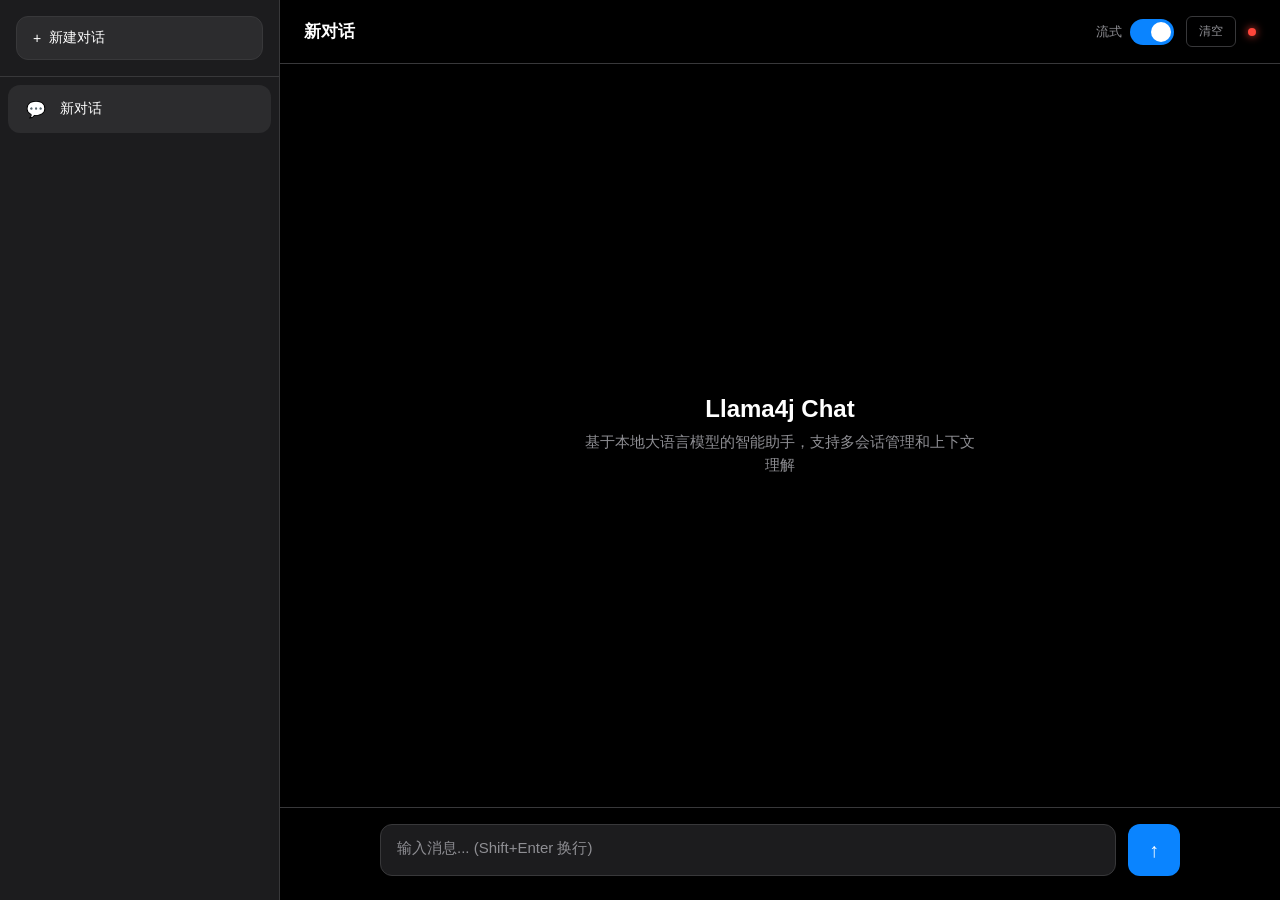
==== llama4j-samples/src/main/resources/static/index.html @ 91cb18db "update" ====
<!DOCTYPE html>
<html lang="zh-CN">
<head>
  <meta charset="UTF-8">
  <meta name="viewport" content="width=device-width, initial-scale=1.0">
  <title>Llama4j Chat</title>
  <style>
    :root {
      --bg-primary: #000000;
      --bg-secondary: #1c1c1e;
      --bg-tertiary: #2c2c2e;
      --bg-hover: #2a2a2c;
      --text-primary: #ffffff;
      --text-secondary: #8e8e93;
      --text-tertiary: #636366;
      --accent: #0a84ff;
      --accent-hover: #409cff;
      --border: #38383a;
      --radius: 12px;
      --radius-lg: 18px;
    }

    * {
      margin: 0;
      padding: 0;
      box-sizing: border-box;
    }

    body {
      font-family: -apple-system, BlinkMacSystemFont, 'SF Pro Text', 'Helvetica Neue', sans-serif;
      background: var(--bg-primary);
      color: var(--text-primary);
      height: 100vh;
      display: flex;
      overflow: hidden;
    }

    /* Sidebar */
    .sidebar {
      width: 280px;
      background: var(--bg-secondary);
      border-right: 1px solid var(--border);
      display: flex;
      flex-direction: column;
      flex-shrink: 0;
    }

    .sidebar-header {
      padding: 16px;
      border-bottom: 1px solid var(--border);
    }

    .new-chat-btn {
      width: 100%;
      background: var(--bg-tertiary);
      border: 1px solid var(--border);
      border-radius: var(--radius);
      color: var(--text-primary);
      padding: 12px 16px;
      font-size: 14px;
      font-weight: 500;
      cursor: pointer;
      display: flex;
      align-items: center;
      gap: 8px;
      transition: background 0.2s;
    }

    .new-chat-btn:hover {
      background: var(--bg-hover);
    }

    .chat-list {
      flex: 1;
      overflow-y: auto;
      padding: 8px;
    }

    .chat-item {
      padding: 12px 16px;
      border-radius: var(--radius);
      cursor: pointer;
      display: flex;
      align-items: center;
      gap: 12px;
      margin-bottom: 4px;
      transition: background 0.2s;
    }

    .chat-item:hover {
      background: var(--bg-hover);
    }

    .chat-item.active {
      background: var(--bg-tertiary);
    }

    .chat-item-icon {
      font-size: 16px;
      width: 24px;
      text-align: center;
      flex-shrink: 0;
    }

    .chat-item-title {
      font-size: 14px;
      flex: 1;
      overflow: hidden;
      text-overflow: ellipsis;
      white-space: nowrap;
    }

    .chat-item-delete {
      opacity: 0;
      background: none;
      border: none;
      color: var(--text-tertiary);
      cursor: pointer;
      font-size: 14px;
      padding: 4px;
      transition: opacity 0.2s;
    }

    .chat-item:hover .chat-item-delete {
      opacity: 1;
    }

    .chat-item-delete:hover {
      color: #ff453a;
    }

    /* Main Content */
    .main {
      flex: 1;
      display: flex;
      flex-direction: column;
      min-width: 0;
    }

    /* Header */
    .header {
      padding: 16px 24px;
      border-bottom: 1px solid var(--border);
      display: flex;
      align-items: center;
      justify-content: space-between;
    }

    .header-title {
      font-size: 17px;
      font-weight: 600;
    }

    .header-actions {
      display: flex;
      align-items: center;
      gap: 12px;
    }

    .clear-btn {
      background: none;
      border: 1px solid var(--border);
      color: var(--text-secondary);
      padding: 6px 12px;
      border-radius: 6px;
      font-size: 12px;
      cursor: pointer;
      transition: all 0.2s;
    }

    .clear-btn:hover {
      border-color: var(--text-secondary);
      color: var(--text-primary);
    }

    .status-dot {
      width: 8px;
      height: 8px;
      border-radius: 50%;
      background: #30d158;
      box-shadow: 0 0 8px #30d158;
    }

    .status-dot.offline {
      background: #ff453a;
      box-shadow: 0 0 8px #ff453a;
    }

    /* Stream Toggle */
    .stream-toggle {
      display: flex;
      align-items: center;
      gap: 8px;
    }

    .toggle-switch {
      position: relative;
      width: 44px;
      height: 26px;
      background: var(--bg-tertiary);
      border-radius: 13px;
      cursor: pointer;
      transition: background 0.3s;
    }

    .toggle-switch.active {
      background: var(--accent);
    }

    .toggle-switch::after {
      content: '';
      position: absolute;
      top: 3px;
      left: 3px;
      width: 20px;
      height: 20px;
      background: white;
      border-radius: 50%;
      transition: transform 0.3s;
    }

    .toggle-switch.active::after {
      transform: translateX(18px);
    }

    .stream-label {
      font-size: 13px;
      color: var(--text-secondary);
    }

    .stream-label.active {
      color: var(--accent);
    }

    /* Chat Area */
    .chat-area {
      flex: 1;
      overflow-y: auto;
      padding: 20px 24px;
      display: flex;
      flex-direction: column;
      gap: 24px;
    }

    .message {
      display: flex;
      gap: 16px;
      max-width: 800px;
      width: 100%;
      margin: 0 auto;
      animation: fadeIn 0.3s ease;
    }

    @keyframes fadeIn {
      from { opacity: 0; transform: translateY(8px); }
      to { opacity: 1; transform: translateY(0); }
    }

    .message.user {
      flex-direction: row-reverse;
    }

    .message-avatar {
      width: 36px;
      height: 36px;
      border-radius: 50%;
      display: flex;
      align-items: center;
      justify-content: center;
      font-size: 16px;
      font-weight: 500;
      flex-shrink: 0;
    }

    .message.assistant .message-avatar {
      background: var(--accent);
      color: white;
    }

    .message.user .message-avatar {
      background: var(--bg-tertiary);
      color: var(--text-secondary);
    }

    .message-content {
      padding-top: 4px;
      font-size: 15px;
      line-height: 1.6;
      white-space: pre-wrap;
      word-break: break-word;
    }

    .message.user .message-content {
      text-align: right;
    }

    /* Cursor */
    .cursor {
      display: inline-block;
      width: 2px;
      height: 1em;
      background: var(--accent);
      margin-left: 2px;
      animation: blink 1s infinite;
      vertical-align: text-bottom;
    }

    @keyframes blink {
      0%, 50% { opacity: 1; }
      51%, 100% { opacity: 0; }
    }

    /* Input Area */
    .input-area {
      padding: 16px 24px 24px;
      border-top: 1px solid var(--border);
    }

    .input-wrapper {
      max-width: 800px;
      margin: 0 auto;
      display: flex;
      gap: 12px;
      align-items: flex-end;
    }

    .input-box {
      flex: 1;
      background: var(--bg-secondary);
      border: 1px solid var(--border);
      border-radius: var(--radius);
      padding: 14px 16px;
      font-size: 15px;
      color: var(--text-primary);
      resize: none;
      outline: none;
      min-height: 52px;
      max-height: 200px;
      font-family: inherit;
      transition: border-color 0.2s;
    }

    .input-box:focus {
      border-color: var(--accent);
    }

    .input-box::placeholder {
      color: var(--text-secondary);
    }

    .send-btn {
      width: 52px;
      height: 52px;
      background: var(--accent);
      border: none;
      border-radius: var(--radius);
      color: white;
      font-size: 20px;
      cursor: pointer;
      display: flex;
      align-items: center;
      justify-content: center;
      transition: background 0.2s, transform 0.1s;
      flex-shrink: 0;
    }

    .send-btn:hover {
      background: var(--accent-hover);
    }

    .send-btn:active {
      transform: scale(0.95);
    }

    .send-btn:disabled {
      background: var(--bg-tertiary);
      cursor: not-allowed;
    }

    /* Empty State */
    .empty-state {
      flex: 1;
      display: flex;
      flex-direction: column;
      align-items: center;
      justify-content: center;
      padding: 40px;
      text-align: center;
    }

    .empty-state-title {
      font-size: 24px;
      font-weight: 600;
      margin-bottom: 8px;
    }

    .empty-state-subtitle {
      font-size: 15px;
      color: var(--text-secondary);
      max-width: 400px;
      line-height: 1.5;
    }

    /* Scrollbar */
    ::-webkit-scrollbar {
      width: 8px;
    }

    ::-webkit-scrollbar-track {
      background: transparent;
    }

    ::-webkit-scrollbar-thumb {
      background: var(--bg-tertiary);
      border-radius: 4px;
    }

    ::-webkit-scrollbar-thumb:hover {
      background: var(--border);
    }
  </style>
</head>
<body>
  <div class="sidebar">
    <div class="sidebar-header">
      <button class="new-chat-btn" onclick="createNewChat()">
        <span>+</span> 新建对话
      </button>
    </div>
    <div class="chat-list" id="chatList"></div>
  </div>

  <div class="main">
    <header class="header">
      <span class="header-title" id="currentChatTitle">新对话</span>
      <div class="header-actions">
        <div class="stream-toggle">
          <span class="stream-label" id="streamLabel">流式</span>
          <div class="toggle-switch active" id="streamToggle" onclick="toggleStream()"></div>
        </div>
        <button class="clear-btn" onclick="clearCurrentChat()">清空</button>
        <div class="status-dot" id="statusDot"></div>
      </div>
    </header>

    <div class="chat-area" id="chatArea">
      <div class="empty-state">
        <div class="empty-state-title">Llama4j Chat</div>
        <div class="empty-state-subtitle">基于本地大语言模型的智能助手，支持多会话管理和上下文理解</div>
      </div>
    </div>

    <div class="input-area">
      <div class="input-wrapper">
        <textarea
          class="input-box"
          id="messageInput"
          placeholder="输入消息... (Shift+Enter 换行)"
          rows="1"
          onkeydown="handleKeyDown(event)"
          oninput="autoResize(this)"
        ></textarea>
        <button class="send-btn" id="sendBtn" onclick="sendMessage()">↑</button>
      </div>
    </div>
  </div>

  <script>
    // State
    let chats = [];
    let currentChatId = null;
    let isStreamMode = true;

    function toggleStream() {
      isStreamMode = !isStreamMode;
      document.getElementById('streamToggle').classList.toggle('active', isStreamMode);
      document.getElementById('streamLabel').classList.toggle('active', isStreamMode);
    }

    // Load chats from localStorage
    function loadChats() {
      const saved = localStorage.getItem('llama4j-chats');
      if (saved) {
        try {
          chats = JSON.parse(saved);
        } catch {
          chats = [];
        }
      }
      if (chats.length === 0) {
        createNewChat();
      } else {
        renderChatList();
        if (currentChatId) {
          loadChat(currentChatId);
        } else {
          selectChat(chats[0].id);
        }
      }
    }

    function saveChats() {
      localStorage.setItem('llama4j-chats', JSON.stringify(chats));
    }

    function createNewChat() {
      const chat = {
        id: Date.now().toString(),
        title: '新对话',
        messages: [],
        createdAt: Date.now()
      };
      chats.unshift(chat);
      saveChats();
      renderChatList();
      selectChat(chat.id);
    }

    function selectChat(id) {
      currentChatId = id;
      loadChat(id);
      renderChatList();
    }

    function loadChat(id) {
      const chat = chats.find(c => c.id === id);
      if (!chat) return;

      document.getElementById('currentChatTitle').textContent = chat.title || '新对话';
      renderMessages(chat.messages);
    }

    function deleteChat(id, event) {
      event.stopPropagation();
      chats = chats.filter(c => c.id !== id);
      saveChats();
      renderChatList();

      if (currentChatId === id) {
        if (chats.length > 0) {
          selectChat(chats[0].id);
        } else {
          createNewChat();
        }
      }
    }

    function clearCurrentChat() {
      const chat = chats.find(c => c.id === currentChatId);
      if (!chat) return;

      chat.messages = [];
      saveChats();
      renderMessages([]);
    }

    function renderChatList() {
      const list = document.getElementById('chatList');
      list.innerHTML = chats.map(chat => `
        <div class="chat-item ${chat.id === currentChatId ? 'active' : ''}" onclick="selectChat('${chat.id}')">
          <span class="chat-item-icon">💬</span>
          <span class="chat-item-title">${escapeHtml(chat.title || '新对话')}</span>
          <button class="chat-item-delete" onclick="deleteChat('${chat.id}', event)">×</button>
        </div>
      `).join('');
    }

    function renderMessages(messages) {
      const chatArea = document.getElementById('chatArea');

      if (messages.length === 0) {
        chatArea.innerHTML = `
          <div class="empty-state">
            <div class="empty-state-title">Llama4j Chat</div>
            <div class="empty-state-subtitle">基于本地大语言模型的智能助手，支持多会话管理和上下文理解</div>
          </div>
        `;
        return;
      }

      chatArea.innerHTML = messages.map(msg => `
        <div class="message ${msg.role}">
          <div class="message-avatar">${msg.role === 'user' ? 'U' : 'AI'}</div>
          <div class="message-content">${escapeHtml(msg.content)}</div>
        </div>
      `).join('');

      chatArea.scrollTop = chatArea.scrollHeight;
    }

    function escapeHtml(text) {
      const div = document.createElement('div');
      div.textContent = text;
      return div.innerHTML;
    }

    function getCurrentChat() {
      return chats.find(c => c.id === currentChatId);
    }

    function autoResize(el) {
      el.style.height = 'auto';
      el.style.height = Math.min(el.scrollHeight, 200) + 'px';
    }

    function handleKeyDown(e) {
      if (e.key === 'Enter' && !e.shiftKey) {
        e.preventDefault();
        sendMessage();
      }
    }

    async function sendMessage() {
      const message = messageInput.value.trim();
      if (!message) return;

      const chat = getCurrentChat();
      if (!chat) return;

      chat.messages.push({ role: 'user', content: message });

      if (chat.messages.length === 1) {
        chat.title = message.slice(0, 30) + (message.length > 30 ? '...' : '');
        document.getElementById('currentChatTitle').textContent = chat.title;
      }

      messageInput.value = '';
      messageInput.style.height = 'auto';

      renderMessages(chat.messages);
      saveChats();
      renderChatList();

      sendBtn.disabled = true;

      if (isStreamMode) {
        await streamResponse(chat);
      } else {
        await blockingResponse(chat);
      }

      sendBtn.disabled = false;
      messageInput.focus();
    }

    async function streamResponse(chat) {
      const chatArea = document.getElementById('chatArea');

      const msgEl = document.createElement('div');
      msgEl.className = 'message assistant';
      msgEl.innerHTML = `
        <div class="message-avatar">AI</div>
        <div class="message-content"></div>
      `;
      chatArea.appendChild(msgEl);

      const contentEl = msgEl.querySelector('.message-content');
      const cursor = document.createElement('span');
      cursor.className = 'cursor';
      contentEl.appendChild(cursor);

      chatArea.scrollTop = chatArea.scrollHeight;

      try {
        const openaiMessages = chat.messages.map(m => ({ role: m.role, content: m.content }));

        const response = await fetch('/v1/chat/completions', {
          method: 'POST',
          headers: {
            'Content-Type': 'application/json',
            'Accept': 'text/event-stream'
          },
          body: JSON.stringify({
            model: 'default',
            messages: openaiMessages,
            stream: true
          })
        });

        if (!response.ok) {
          const error = await response.text();
          cursor.remove();
          contentEl.textContent = `错误: ${error}`;
          chat.messages.push({ role: 'assistant', content: `错误: ${error}` });
          return;
        }

        const reader = response.body.getReader();
        const decoder = new TextDecoder();
        let fullContent = '';
        let buffer = '';

        while (true) {
          const { done, value } = await reader.read();
          if (done) break;

          buffer += decoder.decode(value, { stream: true });
          const lines = buffer.split('\n');
          buffer = lines.pop();

          for (const line of lines) {
            if (!line.startsWith('data:')) continue;
            const data = line.slice(5).trim();
            if (data === '[DONE]') continue;
            if (data === '') continue;
            try {
              const json = JSON.parse(data);
              const content = json.choices?.[0]?.delta?.content;
              if (content) {
                fullContent += content;
                contentEl.textContent = fullContent;
                contentEl.appendChild(cursor);
                chatArea.scrollTop = chatArea.scrollHeight;
              }
            } catch (e) { console.error('Parse error:', e, data); }
          }
        }

        cursor.remove();
        if (fullContent) {
          contentEl.textContent = fullContent;
          chat.messages.push({ role: 'assistant', content: fullContent });
        }
        saveChats();

      } catch (err) {
        cursor.remove();
        contentEl.textContent = `网络错误: ${err.message}`;
        chat.messages.push({ role: 'assistant', content: `网络错误: ${err.message}` });
      }
    }

    async function blockingResponse(chat) {
      const chatArea = document.getElementById('chatArea');

      const loadingEl = document.createElement('div');
      loadingEl.className = 'message assistant';
      loadingEl.innerHTML = `
        <div class="message-avatar">AI</div>
        <div class="message-content" style="color: var(--text-secondary)">思考中...</div>
      `;
      chatArea.appendChild(loadingEl);
      chatArea.scrollTop = chatArea.scrollHeight;

      try {
        const openaiMessages = chat.messages.map(m => ({ role: m.role, content: m.content }));

        const response = await fetch('/v1/chat/completions', {
          method: 'POST',
          headers: {
            'Content-Type': 'application/json',
            'Accept': 'application/json'
          },
          body: JSON.stringify({
            model: 'default',
            messages: openaiMessages,
            stream: false
          })
        });

        loadingEl.remove();

        if (!response.ok) {
          const error = await response.text();
          chat.messages.push({ role: 'assistant', content: `错误: ${error}` });
        } else {
          const json = await response.json();
          const content = json.choices?.[0]?.message?.content || '';
          chat.messages.push({ role: 'assistant', content: content });
        }

        saveChats();
        renderMessages(chat.messages);

      } catch (err) {
        loadingEl.remove();
        chat.messages.push({ role: 'assistant', content: `网络错误: ${err.message}` });
        saveChats();
        renderMessages(chat.messages);
      }
    }

    async function checkHealth() {
      try {
        const res = await fetch('/actuator/health');
        document.getElementById('statusDot').classList.toggle('offline', !res.ok);
      } catch {
        document.getElementById('statusDot').classList.add('offline');
      }
    }

    loadChats();
    checkHealth();
    setInterval(checkHealth, 30000);
  </script>
</body>
</html>
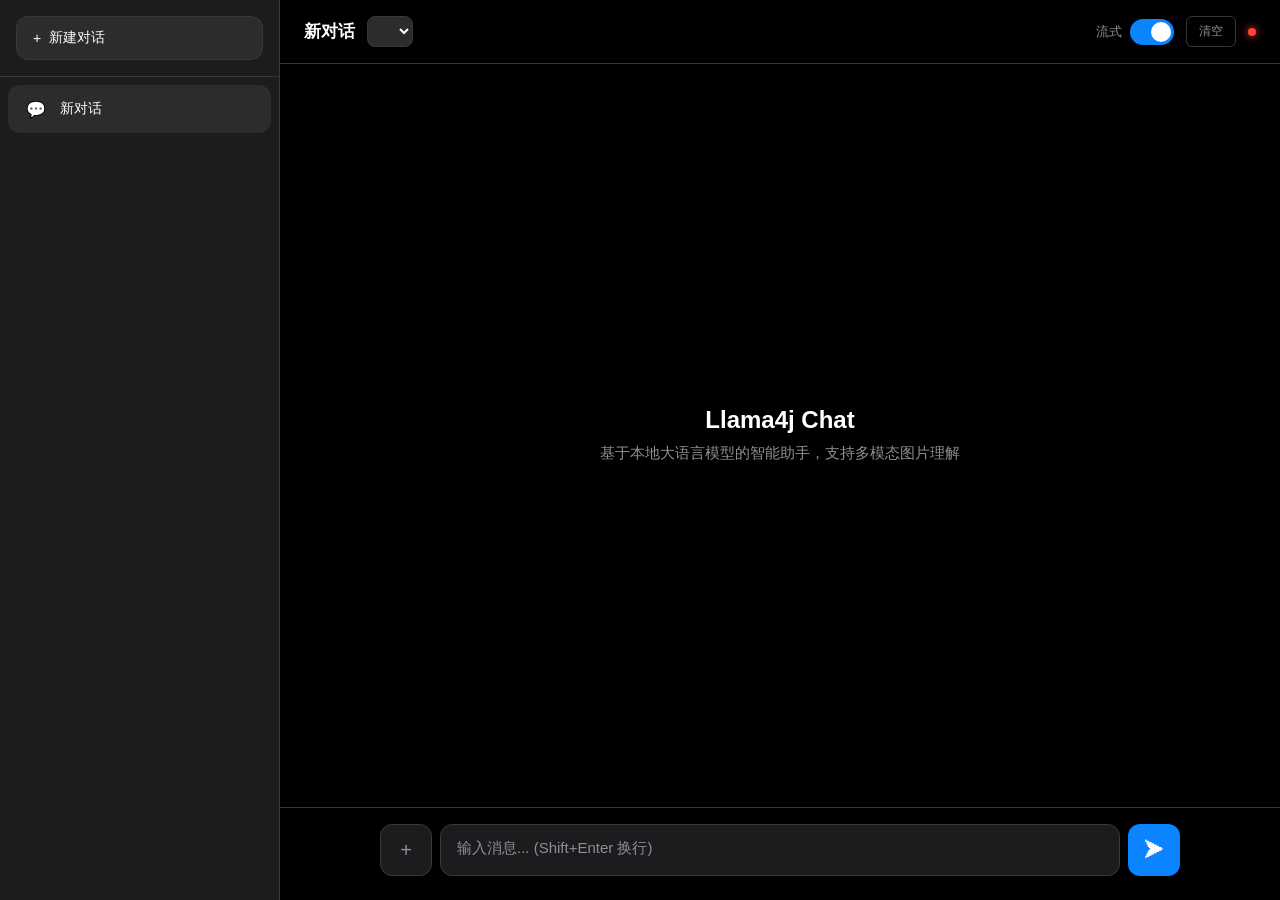
==== commit 281f41a6: "Add VLM multimodal support, security hardening, and critical bug fixes Multimodal/VLM Support: - Add" ====
--- a/llama4j-samples/src/main/resources/static/index.html
+++ b/llama4j-samples/src/main/resources/static/index.html
@@ -18,6 +18,7 @@
       --border: #38383a;
       --radius: 12px;
       --radius-lg: 18px;
+      --danger: #ff453a;
     }
 
     * {
@@ -126,7 +127,7 @@
     }
 
     .chat-item-delete:hover {
-      color: #ff453a;
+      color: var(--danger);
     }
 
     /* Main Content */
@@ -144,6 +145,12 @@
       display: flex;
       align-items: center;
       justify-content: space-between;
+    }
+
+    .header-left {
+      display: flex;
+      align-items: center;
+      gap: 12px;
     }
 
     .header-title {
@@ -182,8 +189,24 @@
     }
 
     .status-dot.offline {
-      background: #ff453a;
-      box-shadow: 0 0 8px #ff453a;
+      background: var(--danger);
+      box-shadow: 0 0 8px var(--danger);
+    }
+
+    /* Model Selector */
+    .model-select {
+      background: var(--bg-tertiary);
+      border: 1px solid var(--border);
+      color: var(--text-primary);
+      padding: 6px 12px;
+      border-radius: 8px;
+      font-size: 13px;
+      cursor: pointer;
+      outline: none;
+    }
+
+    .model-select:focus {
+      border-color: var(--accent);
     }
 
     /* Stream Toggle */
@@ -282,16 +305,39 @@
       color: var(--text-secondary);
     }
 
+    .message-body {
+      padding-top: 4px;
+      max-width: 100%;
+    }
+
     .message-content {
-      padding-top: 4px;
       font-size: 15px;
       line-height: 1.6;
       white-space: pre-wrap;
       word-break: break-word;
     }
 
-    .message.user .message-content {
+    .message.user .message-body {
       text-align: right;
+    }
+
+    .message-images {
+      display: flex;
+      flex-wrap: wrap;
+      gap: 8px;
+      margin-bottom: 8px;
+    }
+
+    .message-images.right {
+      justify-content: flex-end;
+    }
+
+    .message-images img {
+      max-width: 200px;
+      max-height: 200px;
+      border-radius: 8px;
+      object-fit: cover;
+      border: 1px solid var(--border);
     }
 
     /* Cursor */
@@ -316,12 +362,81 @@
       border-top: 1px solid var(--border);
     }
 
-    .input-wrapper {
+    .input-container {
       max-width: 800px;
       margin: 0 auto;
-      display: flex;
-      gap: 12px;
+    }
+
+    .image-preview-bar {
+      display: none;
+      flex-wrap: wrap;
+      gap: 8px;
+      margin-bottom: 8px;
+      padding: 8px;
+      background: var(--bg-secondary);
+      border: 1px solid var(--border);
+      border-radius: var(--radius);
+    }
+
+    .image-preview-bar.has-images {
+      display: flex;
+    }
+
+    .image-preview-item {
+      position: relative;
+    }
+
+    .image-preview-item img {
+      width: 64px;
+      height: 64px;
+      object-fit: cover;
+      border-radius: 8px;
+      border: 1px solid var(--border);
+    }
+
+    .image-preview-remove {
+      position: absolute;
+      top: -6px;
+      right: -6px;
+      width: 20px;
+      height: 20px;
+      background: var(--danger);
+      border: 2px solid var(--bg-primary);
+      border-radius: 50%;
+      color: white;
+      font-size: 11px;
+      cursor: pointer;
+      display: flex;
+      align-items: center;
+      justify-content: center;
+      line-height: 1;
+    }
+
+    .input-wrapper {
+      display: flex;
+      gap: 8px;
       align-items: flex-end;
+    }
+
+    .attach-btn {
+      width: 52px;
+      height: 52px;
+      background: var(--bg-secondary);
+      border: 1px solid var(--border);
+      border-radius: var(--radius);
+      color: var(--text-secondary);
+      font-size: 20px;
+      cursor: pointer;
+      display: flex;
+      align-items: center;
+      justify-content: center;
+      transition: all 0.2s;
+      flex-shrink: 0;
+    }
+
+    .attach-btn:hover {
+      border-color: var(--accent);
+      color: var(--accent);
     }
 
     .input-box {
@@ -432,7 +547,10 @@
 
   <div class="main">
     <header class="header">
-      <span class="header-title" id="currentChatTitle">新对话</span>
+      <div class="header-left">
+        <span class="header-title" id="currentChatTitle">新对话</span>
+        <select class="model-select" id="modelSelect" onchange="onModelChange()"></select>
+      </div>
       <div class="header-actions">
         <div class="stream-toggle">
           <span class="stream-label" id="streamLabel">流式</span>
@@ -446,21 +564,26 @@
     <div class="chat-area" id="chatArea">
       <div class="empty-state">
         <div class="empty-state-title">Llama4j Chat</div>
-        <div class="empty-state-subtitle">基于本地大语言模型的智能助手，支持多会话管理和上下文理解</div>
+        <div class="empty-state-subtitle">基于本地大语言模型的智能助手，支持多模态图片理解</div>
       </div>
     </div>
 
     <div class="input-area">
-      <div class="input-wrapper">
-        <textarea
-          class="input-box"
-          id="messageInput"
-          placeholder="输入消息... (Shift+Enter 换行)"
-          rows="1"
-          onkeydown="handleKeyDown(event)"
-          oninput="autoResize(this)"
-        ></textarea>
-        <button class="send-btn" id="sendBtn" onclick="sendMessage()">↑</button>
+      <div class="input-container">
+        <div class="image-preview-bar" id="imagePreviewBar"></div>
+        <div class="input-wrapper">
+          <button class="attach-btn" id="attachBtn" onclick="document.getElementById('fileInput').click()" title="上传图片">+</button>
+          <input type="file" id="fileInput" accept="image/*" multiple hidden onchange="handleFileSelect(event)">
+          <textarea
+            class="input-box"
+            id="messageInput"
+            placeholder="输入消息... (Shift+Enter 换行)"
+            rows="1"
+            onkeydown="handleKeyDown(event)"
+            oninput="autoResize(this)"
+          ></textarea>
+          <button class="send-btn" id="sendBtn" onclick="sendMessage()">&#x27A4;</button>
+        </div>
       </div>
     </div>
   </div>
@@ -470,22 +593,81 @@
     let chats = [];
     let currentChatId = null;
     let isStreamMode = true;
-
-    function toggleStream() {
-      isStreamMode = !isStreamMode;
-      document.getElementById('streamToggle').classList.toggle('active', isStreamMode);
-      document.getElementById('streamLabel').classList.toggle('active', isStreamMode);
-    }
-
-    // Load chats from localStorage
+    let selectedModel = '';
+    let pendingImages = []; // { dataUrl, base64, type }
+
+    // ── Model Management ──
+
+    async function loadModels() {
+      try {
+        const res = await fetch('/v1/models');
+        const data = await res.json();
+        const select = document.getElementById('modelSelect');
+        select.innerHTML = '';
+        (data.models || []).forEach(m => {
+          const opt = document.createElement('option');
+          opt.value = m.id;
+          opt.textContent = m.id + (m.default ? ' (default)' : '');
+          if (m.default) opt.selected = true;
+          select.appendChild(opt);
+        });
+        selectedModel = select.value;
+      } catch {
+        selectedModel = 'default';
+      }
+    }
+
+    function onModelChange() {
+      selectedModel = document.getElementById('modelSelect').value;
+    }
+
+    // ── Image Handling ──
+
+    function handleFileSelect(event) {
+      const files = event.target.files;
+      if (!files) return;
+      for (const file of files) {
+        if (!file.type.startsWith('image/')) continue;
+        const reader = new FileReader();
+        reader.onload = (e) => {
+          const dataUrl = e.target.result;
+          const base64 = dataUrl.split(',')[1];
+          const type = file.type;
+          pendingImages.push({ dataUrl, base64, type });
+          renderImagePreviews();
+        };
+        reader.readAsDataURL(file);
+      }
+      event.target.value = '';
+    }
+
+    function removePendingImage(index) {
+      pendingImages.splice(index, 1);
+      renderImagePreviews();
+    }
+
+    function renderImagePreviews() {
+      const bar = document.getElementById('imagePreviewBar');
+      if (pendingImages.length === 0) {
+        bar.innerHTML = '';
+        bar.classList.remove('has-images');
+        return;
+      }
+      bar.classList.add('has-images');
+      bar.innerHTML = pendingImages.map((img, i) => `
+        <div class="image-preview-item">
+          <img src="${img.dataUrl}" alt="preview">
+          <button class="image-preview-remove" onclick="removePendingImage(${i})">&times;</button>
+        </div>
+      `).join('');
+    }
+
+    // ── Chat Persistence ──
+
     function loadChats() {
       const saved = localStorage.getItem('llama4j-chats');
       if (saved) {
-        try {
-          chats = JSON.parse(saved);
-        } catch {
-          chats = [];
-        }
+        try { chats = JSON.parse(saved); } catch { chats = []; }
       }
       if (chats.length === 0) {
         createNewChat();
@@ -525,7 +707,6 @@
     function loadChat(id) {
       const chat = chats.find(c => c.id === id);
       if (!chat) return;
-
       document.getElementById('currentChatTitle').textContent = chat.title || '新对话';
       renderMessages(chat.messages);
     }
@@ -535,24 +716,21 @@
       chats = chats.filter(c => c.id !== id);
       saveChats();
       renderChatList();
-
       if (currentChatId === id) {
-        if (chats.length > 0) {
-          selectChat(chats[0].id);
-        } else {
-          createNewChat();
-        }
+        if (chats.length > 0) selectChat(chats[0].id);
+        else createNewChat();
       }
     }
 
     function clearCurrentChat() {
       const chat = chats.find(c => c.id === currentChatId);
       if (!chat) return;
-
       chat.messages = [];
       saveChats();
       renderMessages([]);
     }
+
+    // ── Rendering ──
 
     function renderChatList() {
       const list = document.getElementById('chatList');
@@ -560,30 +738,38 @@
         <div class="chat-item ${chat.id === currentChatId ? 'active' : ''}" onclick="selectChat('${chat.id}')">
           <span class="chat-item-icon">💬</span>
           <span class="chat-item-title">${escapeHtml(chat.title || '新对话')}</span>
-          <button class="chat-item-delete" onclick="deleteChat('${chat.id}', event)">×</button>
+          <button class="chat-item-delete" onclick="deleteChat('${chat.id}', event)">x</button>
         </div>
       `).join('');
     }
 
     function renderMessages(messages) {
       const chatArea = document.getElementById('chatArea');
-
       if (messages.length === 0) {
         chatArea.innerHTML = `
           <div class="empty-state">
             <div class="empty-state-title">Llama4j Chat</div>
-            <div class="empty-state-subtitle">基于本地大语言模型的智能助手，支持多会话管理和上下文理解</div>
+            <div class="empty-state-subtitle">基于本地大语言模型的智能助手，支持多模态图片理解</div>
           </div>
         `;
         return;
       }
 
-      chatArea.innerHTML = messages.map(msg => `
-        <div class="message ${msg.role}">
-          <div class="message-avatar">${msg.role === 'user' ? 'U' : 'AI'}</div>
-          <div class="message-content">${escapeHtml(msg.content)}</div>
-        </div>
-      `).join('');
+      chatArea.innerHTML = messages.map(msg => {
+        const isUser = msg.role === 'user';
+        const imagesHtml = (msg.images && msg.images.length > 0)
+          ? `<div class="message-images ${isUser ? 'right' : ''}">${msg.images.map(src => `<img src="${src}" alt="image">`).join('')}</div>`
+          : '';
+        return `
+          <div class="message ${msg.role}">
+            <div class="message-avatar">${isUser ? 'U' : 'AI'}</div>
+            <div class="message-body">
+              ${imagesHtml}
+              <div class="message-content">${escapeHtml(msg.content)}</div>
+            </div>
+          </div>
+        `;
+      }).join('');
 
       chatArea.scrollTop = chatArea.scrollHeight;
     }
@@ -594,9 +780,7 @@
       return div.innerHTML;
     }
 
-    function getCurrentChat() {
-      return chats.find(c => c.id === currentChatId);
-    }
+    // ── Input Helpers ──
 
     function autoResize(el) {
       el.style.height = 'auto';
@@ -610,47 +794,111 @@
       }
     }
 
+    // ── Build OpenAI-compatible message ──
+
+    function buildMessageContent(text, images) {
+      if (!images || images.length === 0) {
+        return text;
+      }
+      // Multimodal content array
+      const parts = [];
+      images.forEach(img => {
+        parts.push({ type: 'image_url', image_url: { url: `data:${img.type};base64,${img.base64}` } });
+      });
+      if (text) {
+        parts.push({ type: 'text', text: text });
+      }
+      return parts;
+    }
+
+    // ── Send Message ──
+
+    function getCurrentChat() {
+      return chats.find(c => c.id === currentChatId);
+    }
+
     async function sendMessage() {
-      const message = messageInput.value.trim();
-      if (!message) return;
+      const text = documentInput().value.trim();
+      const images = [...pendingImages];
+      if (!text && images.length === 0) return;
 
       const chat = getCurrentChat();
       if (!chat) return;
 
-      chat.messages.push({ role: 'user', content: message });
+      // Save user message with image previews
+      const msgData = { role: 'user', content: text || '(image)', images: images.map(i => i.dataUrl) };
+      chat.messages.push(msgData);
 
       if (chat.messages.length === 1) {
-        chat.title = message.slice(0, 30) + (message.length > 30 ? '...' : '');
+        chat.title = (text || '图片消息').slice(0, 30);
         document.getElementById('currentChatTitle').textContent = chat.title;
       }
 
-      messageInput.value = '';
-      messageInput.style.height = 'auto';
+      // Clear input
+      documentInput().value = '';
+      documentInput().style.height = 'auto';
+      pendingImages = [];
+      renderImagePreviews();
 
       renderMessages(chat.messages);
       saveChats();
       renderChatList();
 
-      sendBtn.disabled = true;
-
-      if (isStreamMode) {
-        await streamResponse(chat);
-      } else {
-        await blockingResponse(chat);
-      }
-
-      sendBtn.disabled = false;
-      messageInput.focus();
-    }
-
-    async function streamResponse(chat) {
+      setSendBtn(false);
+
+      try {
+        if (isStreamMode) {
+          await streamResponse(chat, text, images);
+        } else {
+          await blockingResponse(chat, text, images);
+        }
+      } finally {
+        setSendBtn(true);
+        documentInput().focus();
+      }
+    }
+
+    function documentInput() { return document.getElementById('messageInput'); }
+    function setSendBtn(enabled) { document.getElementById('sendBtn').disabled = !enabled; }
+
+    // ── Build API request body ──
+
+    function buildRequestBody(chatMessages, text, images, stream) {
+      const openaiMessages = chatMessages.map(m => {
+        if (m.images && m.images.length > 0) {
+          // Reconstruct multimodal content from stored message
+          const parts = [];
+          m.images.forEach(src => {
+            const base64 = src.split(',')[1];
+            const typeMatch = src.match(/data:(image\/\w+);/);
+            const imgType = typeMatch ? typeMatch[1] : 'image/png';
+            parts.push({ type: 'image_url', image_url: { url: `data:${imgType};base64,${base64}` } });
+          });
+          if (m.content && m.content !== '(image)') {
+            parts.push({ type: 'text', text: m.content });
+          }
+          return { role: m.role, content: parts };
+        }
+        return { role: m.role, content: m.content };
+      });
+
+      return {
+        model: selectedModel,
+        messages: openaiMessages,
+        stream: stream
+      };
+    }
+
+    // ── Streaming Response ──
+
+    async function streamResponse(chat, text, images) {
       const chatArea = document.getElementById('chatArea');
 
       const msgEl = document.createElement('div');
       msgEl.className = 'message assistant';
       msgEl.innerHTML = `
         <div class="message-avatar">AI</div>
-        <div class="message-content"></div>
+        <div class="message-body"><div class="message-content"></div></div>
       `;
       chatArea.appendChild(msgEl);
 
@@ -658,30 +906,21 @@
       const cursor = document.createElement('span');
       cursor.className = 'cursor';
       contentEl.appendChild(cursor);
-
       chatArea.scrollTop = chatArea.scrollHeight;
 
       try {
-        const openaiMessages = chat.messages.map(m => ({ role: m.role, content: m.content }));
-
+        const body = buildRequestBody(chat.messages, text, images, true);
         const response = await fetch('/v1/chat/completions', {
           method: 'POST',
-          headers: {
-            'Content-Type': 'application/json',
-            'Accept': 'text/event-stream'
-          },
-          body: JSON.stringify({
-            model: 'default',
-            messages: openaiMessages,
-            stream: true
-          })
+          headers: { 'Content-Type': 'application/json', 'Accept': 'text/event-stream' },
+          body: JSON.stringify(body)
         });
 
         if (!response.ok) {
           const error = await response.text();
           cursor.remove();
-          contentEl.textContent = `错误: ${error}`;
-          chat.messages.push({ role: 'assistant', content: `错误: ${error}` });
+          contentEl.textContent = `Error: ${error}`;
+          chat.messages.push({ role: 'assistant', content: `Error: ${error}` });
           return;
         }
 
@@ -701,18 +940,17 @@
           for (const line of lines) {
             if (!line.startsWith('data:')) continue;
             const data = line.slice(5).trim();
-            if (data === '[DONE]') continue;
-            if (data === '') continue;
+            if (data === '[DONE]' || data === '') continue;
             try {
               const json = JSON.parse(data);
-              const content = json.choices?.[0]?.delta?.content;
-              if (content) {
-                fullContent += content;
+              const token = json.choices?.[0]?.delta?.content;
+              if (token) {
+                fullContent += token;
                 contentEl.textContent = fullContent;
                 contentEl.appendChild(cursor);
                 chatArea.scrollTop = chatArea.scrollHeight;
               }
-            } catch (e) { console.error('Parse error:', e, data); }
+            } catch (e) { /* skip */ }
           }
         }
 
@@ -725,44 +963,38 @@
 
       } catch (err) {
         cursor.remove();
-        contentEl.textContent = `网络错误: ${err.message}`;
-        chat.messages.push({ role: 'assistant', content: `网络错误: ${err.message}` });
-      }
-    }
-
-    async function blockingResponse(chat) {
+        contentEl.textContent = `Network error: ${err.message}`;
+        chat.messages.push({ role: 'assistant', content: `Network error: ${err.message}` });
+      }
+    }
+
+    // ── Blocking Response ──
+
+    async function blockingResponse(chat, text, images) {
       const chatArea = document.getElementById('chatArea');
 
       const loadingEl = document.createElement('div');
       loadingEl.className = 'message assistant';
       loadingEl.innerHTML = `
         <div class="message-avatar">AI</div>
-        <div class="message-content" style="color: var(--text-secondary)">思考中...</div>
+        <div class="message-body"><div class="message-content" style="color: var(--text-secondary)">Thinking...</div></div>
       `;
       chatArea.appendChild(loadingEl);
       chatArea.scrollTop = chatArea.scrollHeight;
 
       try {
-        const openaiMessages = chat.messages.map(m => ({ role: m.role, content: m.content }));
-
+        const body = buildRequestBody(chat.messages, text, images, false);
         const response = await fetch('/v1/chat/completions', {
           method: 'POST',
-          headers: {
-            'Content-Type': 'application/json',
-            'Accept': 'application/json'
-          },
-          body: JSON.stringify({
-            model: 'default',
-            messages: openaiMessages,
-            stream: false
-          })
+          headers: { 'Content-Type': 'application/json' },
+          body: JSON.stringify(body)
         });
 
         loadingEl.remove();
 
         if (!response.ok) {
           const error = await response.text();
-          chat.messages.push({ role: 'assistant', content: `错误: ${error}` });
+          chat.messages.push({ role: 'assistant', content: `Error: ${error}` });
         } else {
           const json = await response.json();
           const content = json.choices?.[0]?.message?.content || '';
@@ -774,11 +1006,13 @@
 
       } catch (err) {
         loadingEl.remove();
-        chat.messages.push({ role: 'assistant', content: `网络错误: ${err.message}` });
+        chat.messages.push({ role: 'assistant', content: `Network error: ${err.message}` });
         saveChats();
         renderMessages(chat.messages);
       }
     }
+
+    // ── Health Check ──
 
     async function checkHealth() {
       try {
@@ -789,9 +1023,11 @@
       }
     }
 
+    // ── Init ──
+    loadModels();
     loadChats();
     checkHealth();
     setInterval(checkHealth, 30000);
   </script>
 </body>
-</html>+</html>
